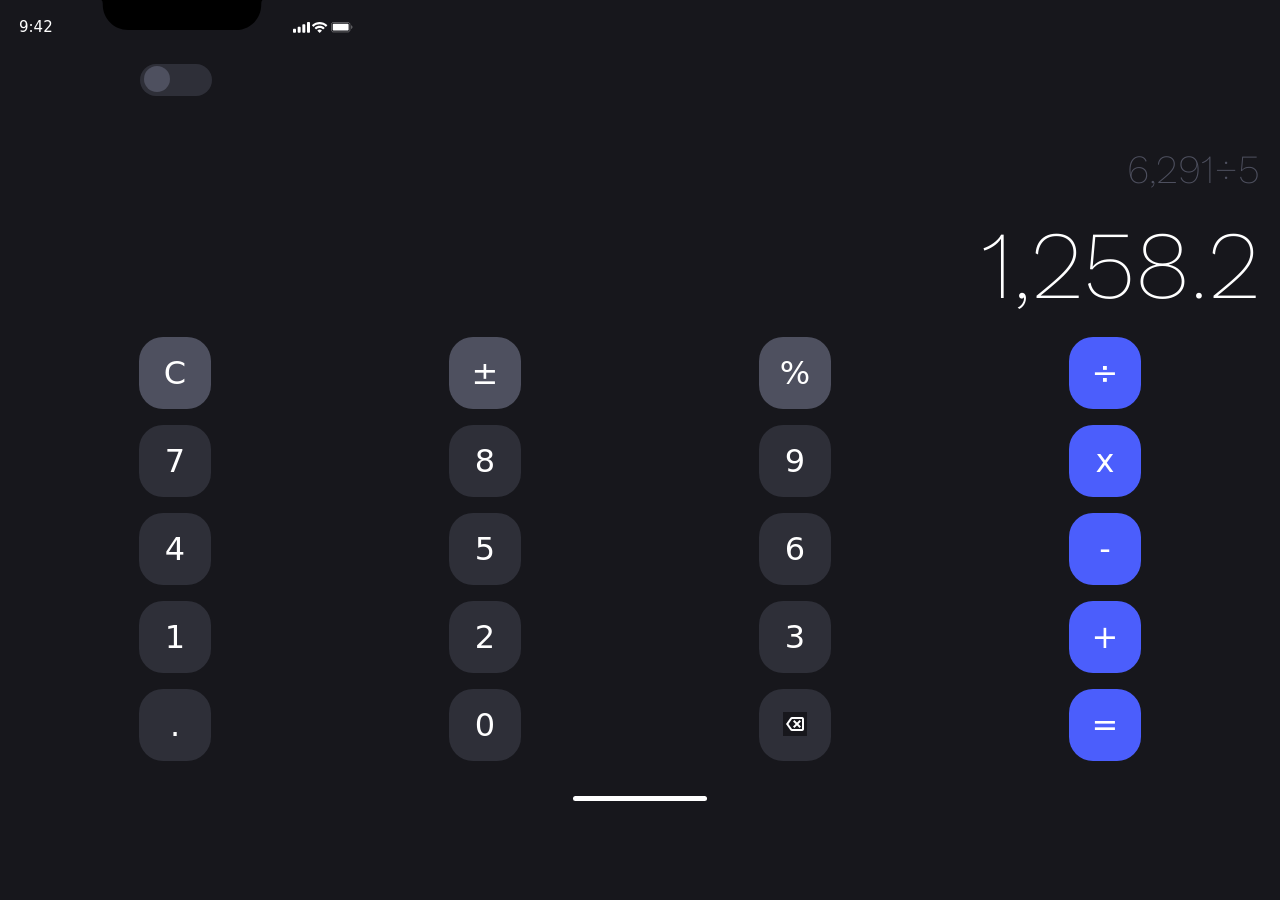
==== calculator.html @ 40670cea "add the index.js file with the first function" ====
<!doctype html>
<html lang="en">
  <head>
    <meta charset="UTF-8" />
    <meta name="viewport" content="width=device-width, initial-scale=1.0" />
    <link rel="stylesheet" href="styles.css" />
    <link rel="preconnect" href="https://fonts.googleapis.com" />
    <link rel="preconnect" href="https://fonts.gstatic.com" crossorigin />
    <link
      href="https://fonts.googleapis.com/css2?family=Work+Sans:ital,wght@0,100..900;1,100..900&display=swap"
      rel="stylesheet"
    />
    <link
      rel="stylesheet"
      href="https://fonts.googleapis.com/css2?family=Material+Symbols+Outlined:opsz,wght,FILL,GRAD@24,400,0,0&icon_names=backspace"
    />
    <title>Document</title>
  </head>
  <body id="calculator" class="container">
    <div class="calculator-case">
      <div class="status-bar flex flex-row">
        <p class="time">9:42</p>
        <img class="notch" src="assets/Notch.svg" />
        <div class="icons flex flex-row">
          <img src="assets/Mobile-signal.svg" alt="" />
          <img src="assets/Wifi.svg" alt="" />
          <img src="assets/Battery.svg" alt="" />
        </div>
      </div>
      <div class="theme flex flex-row">
        <label class="switch">
          <input type="checkbox" />
          <span class="slider round"></span>
        </label>
      </div>
      <div class="calculator flex flex-column">
        <h2 class="equation">6,291÷5</h2>
        <h1 class="result">1,258.2</h1>
        <div class="buttons flex flex-column">
          <div class="flex key-row">
            <button class="key medium-emphasis">C</button>
            <button class="key medium-emphasis">±</button>
            <button class="key medium-emphasis">%</button>
            <button class="key high-emphasis">÷</button>
          </div>
          <div class="flex key-row">
            <button class="key low-emphasis">7</button>
            <button class="key low-emphasis">8</button>
            <button class="key low-emphasis">9</button>
            <button class="key high-emphasis">x</button>
          </div>
          <div class="flex key-row">
            <button class="key low-emphasis">4</button>
            <button class="key low-emphasis">5</button>
            <button class="key low-emphasis">6</button>
            <button class="key high-emphasis">-</button>
          </div>
          <div class="flex key-row">
            <button class="key low-emphasis">1</button>
            <button class="key low-emphasis">2</button>
            <button class="key low-emphasis">3</button>
            <button class="key high-emphasis">+</button>
          </div>
          <div class="flex key-row">
            <button class="key low-emphasis">.</button>
            <button class="key low-emphasis">0</button>
            <button class="key low-emphasis">
              <span class="material-symbols-outlined"> backspace </span>
            </button>
            <button class="key high-emphasis">=</button>
          </div>
        </div>
      </div>
      <div class="home-indicator flex">
        <div class="white-line flex"></div>
      </div>
    </div>
    <script src="index.js"></script>
    <!-- Put the script at the bottom so the document is loaded first -->
  </body>
</html>
---- styles.css ----
* {
  font-family:
    system-ui,
    -apple-system,
    BlinkMacSystemFont,
    "Segoe UI",
    Roboto,
    Oxygen,
    Ubuntu,
    Cantarell,
    "Open Sans",
    "Helvetica Neue",
    sans-serif;
  color: white;
  background-color: #17171c;
  padding: 0px;
  margin: 0px;
}

/* ---------------------------SWITCH START--------------------------- */
/* The switch -*/
.switch {
  position: relative;
  display: inline-block;
  width: 72px;
  height: 32px;
}

/* Hide default HTML checkbox */
.switch input {
  opacity: 0;
  width: 0;
  height: 0;
}

/* The slider */
.slider {
  position: absolute;
  cursor: pointer;
  top: 0;
  left: 0;
  right: 0;
  bottom: 0;
  background-color: #2e2f38;
  -webkit-transition: 0.4s;
  transition: 0.4s;
}

.slider:before {
  position: absolute;
  content: "";
  height: 26px;
  width: 26px;
  left: 4px;
  bottom: 4px;
  background-color: #4e505f;
  -webkit-transition: 0.4s;
  transition: 0.4s;
}

input:checked + .slider {
  background-color: #2196f3;
}

input:focus + .slider {
  box-shadow: 0 0 1px #2196f3;
}

input:checked + .slider:before {
  -webkit-transform: translateX(40px);
  -ms-transform: translateX(40x);
  transform: translateX(40px);
}

/* Rounded sliders */
.slider.round {
  border-radius: 34px;
}

.slider.round:before {
  border-radius: 50%;
}

/* ---------------------------SWITCH END--------------------------- */

.calculator-body {
  width: 375px;
  height: 812px;
}

.flex {
  display: flex;
}

.flex-column {
  flex-direction: column;
}

.status-bar {
  justify-content: space-between;
  width: 375px;
  height: 44px;
}

.time {
  padding-top: 17px;
  padding-left: 19px;
  font-size: 15px;
  line-height: 20px;
  width: 54px;
  height: 21px;
}

.notch {
  width: 164px;
  height: 31px;
}
.icons {
  justify-content: space-evenly;
  padding-top: 22px;
  padding-right: 19px;
  width: 66px;
  height: 11px;
}

.theme {
  padding-left: 140px;
  padding-top: 20px;
}

.calculator {
  align-items: flex-end;
  padding-top: 50px;
  gap: 16px;
  padding-right: 20px;
  padding-left: 20px;
}

.equation {
  font-family: "Work Sans";
  font-size: 40px;
  color: #4e505f;
  font-weight: 200;
}

.result {
  font-family: "Work Sans";
  font-size: 96px;
  color: white;
  font-weight: 200;
}

.key {
  width: 72px;
  height: 72px;
  border-radius: 24px;
  border: none;
  cursor: pointer;
  font-size: 32px;
}

.low-emphasis {
  background-color: #2e2f38;
}

.medium-emphasis {
  background-color: #4e505f;
}

.high-emphasis {
  background-color: #4b5efc;
}

.key-row {
  width: 100%;
  justify-content: space-around;
}

.buttons {
  width: 100%;
  gap: 16px;
}

.home-indicator {
  justify-content: center;
  align-items: end;
  padding-top: 35px;
}

.home-indicator div {
  height: 5px;
  width: 134px;
  background-color: white;
  border-radius: 100px;
}
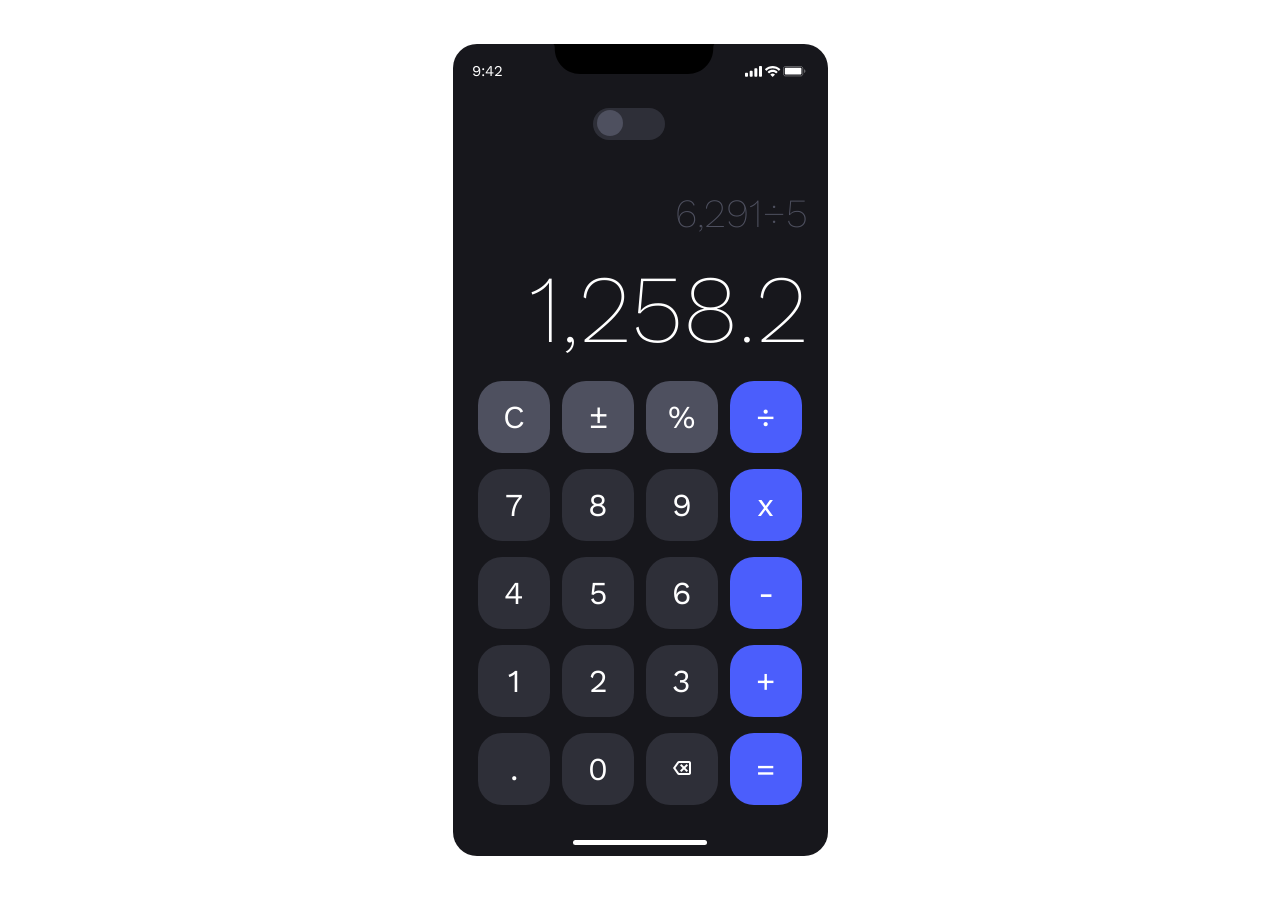
==== commit 2785277c: "addition function works" ====
--- a/calculator.html
+++ b/calculator.html
@@ -35,39 +35,39 @@
       </div>
       <div class="calculator flex flex-column">
         <h2 class="equation">6,291÷5</h2>
-        <h1 class="result">1,258.2</h1>
+        <h1 class="results">1,258.2</h1>
         <div class="buttons flex flex-column">
           <div class="flex key-row">
-            <button class="key medium-emphasis">C</button>
-            <button class="key medium-emphasis">±</button>
-            <button class="key medium-emphasis">%</button>
-            <button class="key high-emphasis">÷</button>
+            <button class="key medium-emphasis clear">C</button>
+            <button class="key medium-emphasis math plusMinus">±</button>
+            <button class="key medium-emphasis math percent">%</button>
+            <button class="key high-emphasis math divide">÷</button>
           </div>
           <div class="flex key-row">
-            <button class="key low-emphasis">7</button>
-            <button class="key low-emphasis">8</button>
-            <button class="key low-emphasis">9</button>
-            <button class="key high-emphasis">x</button>
+            <button class="key low-emphasis number">7</button>
+            <button class="key low-emphasis number">8</button>
+            <button class="key low-emphasis number">9</button>
+            <button class="key high-emphasis math multiply">x</button>
           </div>
           <div class="flex key-row">
-            <button class="key low-emphasis">4</button>
-            <button class="key low-emphasis">5</button>
-            <button class="key low-emphasis">6</button>
-            <button class="key high-emphasis">-</button>
+            <button class="key low-emphasis number">4</button>
+            <button class="key low-emphasis number">5</button>
+            <button class="key low-emphasis number">6</button>
+            <button class="key high-emphasis math subtract">-</button>
           </div>
           <div class="flex key-row">
-            <button class="key low-emphasis">1</button>
-            <button class="key low-emphasis">2</button>
-            <button class="key low-emphasis">3</button>
-            <button class="key high-emphasis">+</button>
+            <button class="key low-emphasis number">1</button>
+            <button class="key low-emphasis number">2</button>
+            <button class="key low-emphasis number">3</button>
+            <button class="key high-emphasis math add">+</button>
           </div>
           <div class="flex key-row">
-            <button class="key low-emphasis">.</button>
-            <button class="key low-emphasis">0</button>
+            <button class="key low-emphasis number">.</button>
+            <button class="key low-emphasis number">0</button>
             <button class="key low-emphasis">
-              <span class="material-symbols-outlined"> backspace </span>
+              <span class="material-symbols-outlined delete"> backspace </span>
             </button>
-            <button class="key high-emphasis">=</button>
+            <button class="key high-emphasis equals">=</button>
           </div>
         </div>
       </div>
--- a/styles.css
+++ b/styles.css
@@ -1,20 +1,15 @@
 * {
-  font-family:
-    system-ui,
-    -apple-system,
-    BlinkMacSystemFont,
-    "Segoe UI",
-    Roboto,
-    Oxygen,
-    Ubuntu,
-    Cantarell,
-    "Open Sans",
-    "Helvetica Neue",
-    sans-serif;
+  font-family: "Work Sans", sans-serif;
   color: white;
-  background-color: #17171c;
   padding: 0px;
   margin: 0px;
+}
+.container {
+  display: flex;
+  flex-direction: row;
+  justify-content: center;
+  align-items: center;
+  height: 100dvh;
 }
 
 /* ---------------------------SWITCH START--------------------------- */
@@ -68,7 +63,7 @@
 
 input:checked + .slider:before {
   -webkit-transform: translateX(40px);
-  -ms-transform: translateX(40x);
+  -ms-transform: translateX(40px);
   transform: translateX(40px);
 }
 
@@ -83,9 +78,11 @@
 
 /* ---------------------------SWITCH END--------------------------- */
 
-.calculator-body {
+.calculator-case {
   width: 375px;
   height: 812px;
+  background-color: #17171c;
+  border-radius: 24px;
 }
 
 .flex {
@@ -137,14 +134,12 @@
 }
 
 .equation {
-  font-family: "Work Sans";
   font-size: 40px;
   color: #4e505f;
   font-weight: 200;
 }
 
-.result {
-  font-family: "Work Sans";
+.results {
   font-size: 96px;
   color: white;
   font-weight: 200;
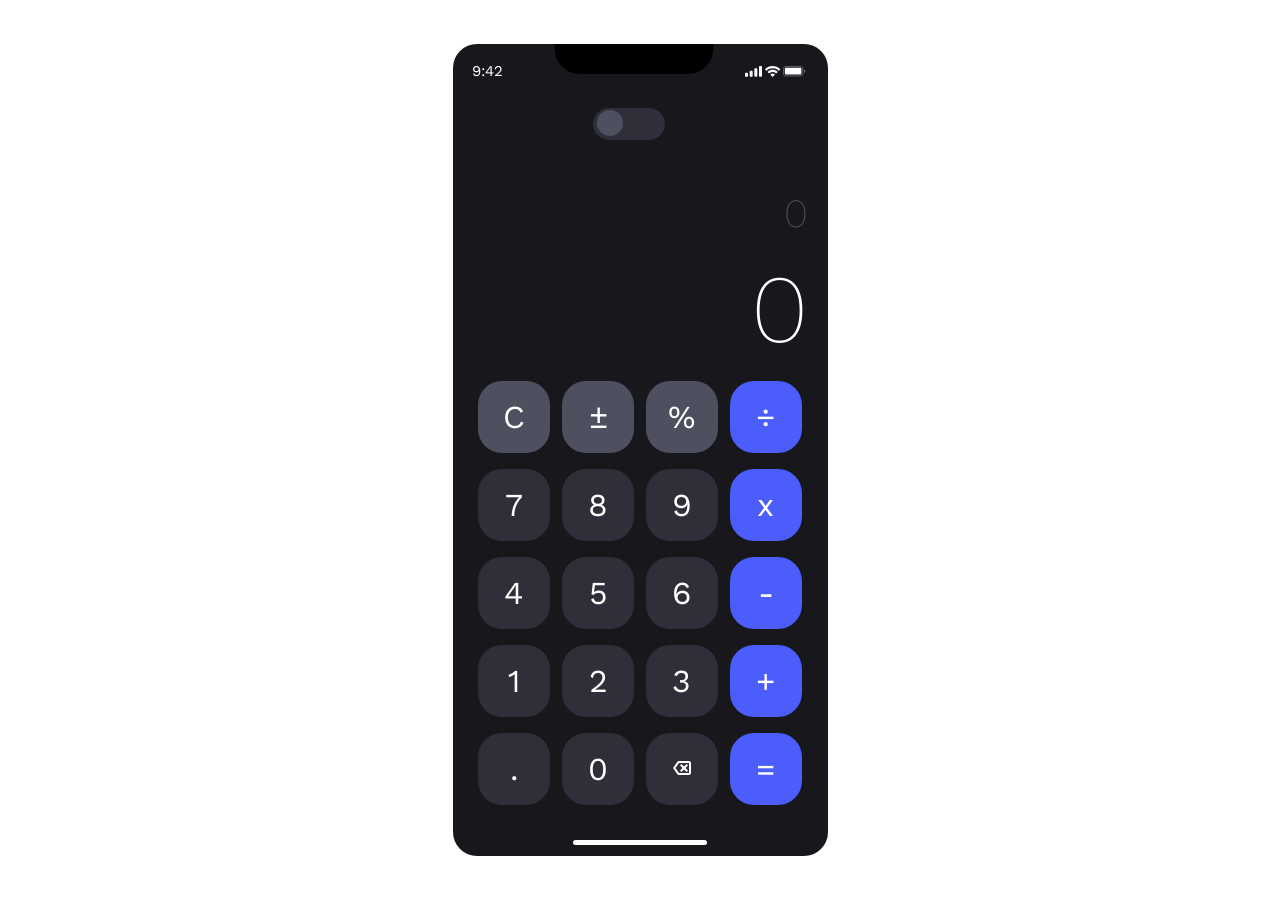
==== commit 62b5a1b7: "addition, devision, multiply and subtraction work" ====
--- a/calculator.html
+++ b/calculator.html
@@ -34,8 +34,8 @@
         </label>
       </div>
       <div class="calculator flex flex-column">
-        <h2 class="equation">6,291÷5</h2>
-        <h1 class="results">1,258.2</h1>
+        <h2 class="equation">0</h2>
+        <h1 class="results">0</h1>
         <div class="buttons flex flex-column">
           <div class="flex key-row">
             <button class="key medium-emphasis clear">C</button>
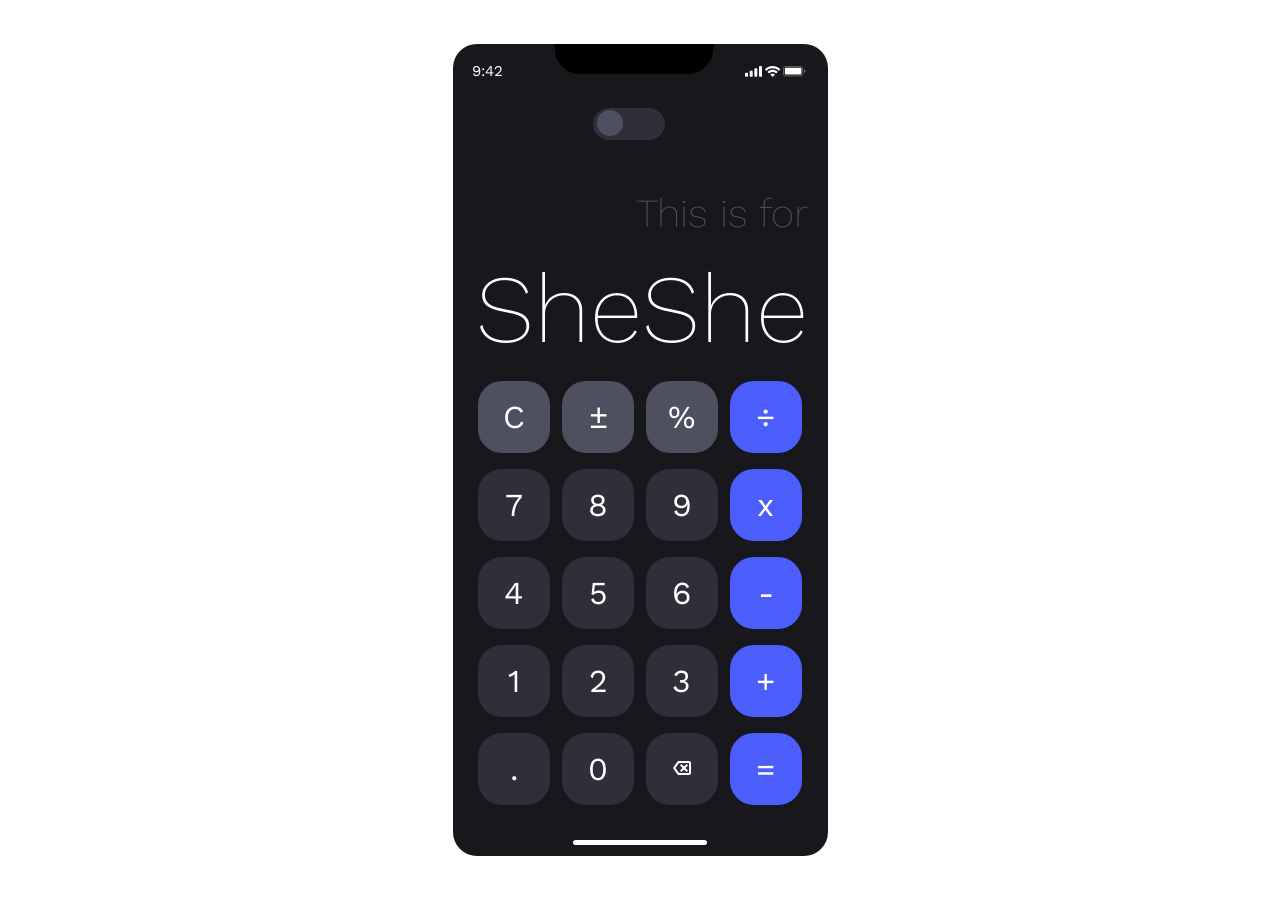
==== commit 9bf4e582: "keyboard keys work as an input source" ====
--- a/calculator.html
+++ b/calculator.html
@@ -34,12 +34,12 @@
         </label>
       </div>
       <div class="calculator flex flex-column">
-        <h2 class="equation">0</h2>
-        <h1 class="results">0</h1>
+        <h2 class="equation">This is for</h2>
+        <h1 id="demo" class="results">SheShe</h1>
         <div class="buttons flex flex-column">
           <div class="flex key-row">
             <button class="key medium-emphasis clear">C</button>
-            <button class="key medium-emphasis math plusMinus">±</button>
+            <button class="key medium-emphasis plusMinus">±</button>
             <button class="key medium-emphasis math percent">%</button>
             <button class="key high-emphasis math divide">÷</button>
           </div>
@@ -64,8 +64,8 @@
           <div class="flex key-row">
             <button class="key low-emphasis number">.</button>
             <button class="key low-emphasis number">0</button>
-            <button class="key low-emphasis">
-              <span class="material-symbols-outlined delete"> backspace </span>
+            <button class="key low-emphasis backspace">
+              <span class="material-symbols-outlined"> backspace </span>
             </button>
             <button class="key high-emphasis equals">=</button>
           </div>
--- a/styles.css
+++ b/styles.css
@@ -157,13 +157,22 @@
 .low-emphasis {
   background-color: #2e2f38;
 }
+.low-emphasis:active {
+  background-color: #8689a6;
+}
 
 .medium-emphasis {
   background-color: #4e505f;
 }
+.medium-emphasis:active {
+  background-color: #a4a9ca;
+}
 
 .high-emphasis {
   background-color: #4b5efc;
+}
+.high-emphasis:active {
+  background-color: #171d4e;
 }
 
 .key-row {
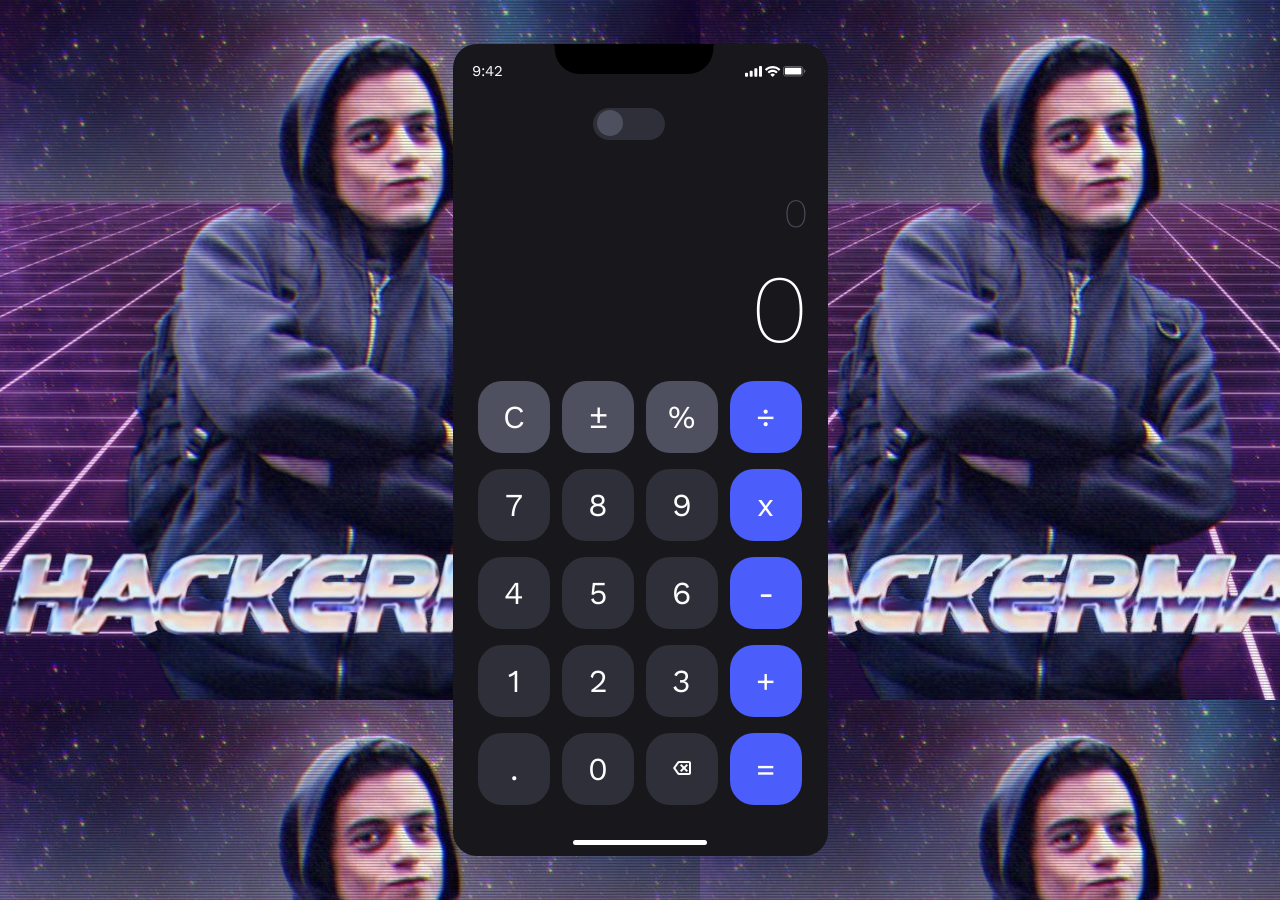
==== commit 428c2b7b: "add background" ====
--- a/calculator.html
+++ b/calculator.html
@@ -34,8 +34,8 @@
         </label>
       </div>
       <div class="calculator flex flex-column">
-        <h2 class="equation">This is for</h2>
-        <h1 id="demo" class="results">SheShe</h1>
+        <h2 class="equation">0</h2>
+        <h1 id="demo" class="results">0</h1>
         <div class="buttons flex flex-column">
           <div class="flex key-row">
             <button class="key medium-emphasis clear">C</button>
--- a/styles.css
+++ b/styles.css
@@ -1,11 +1,12 @@
 * {
   font-family: "Work Sans", sans-serif;
-  color: white;
+  color: rgb(253, 253, 253);
   padding: 0px;
   margin: 0px;
 }
 .container {
   display: flex;
+  background-image: url(assets/bg.jpg);
   flex-direction: row;
   justify-content: center;
   align-items: center;
